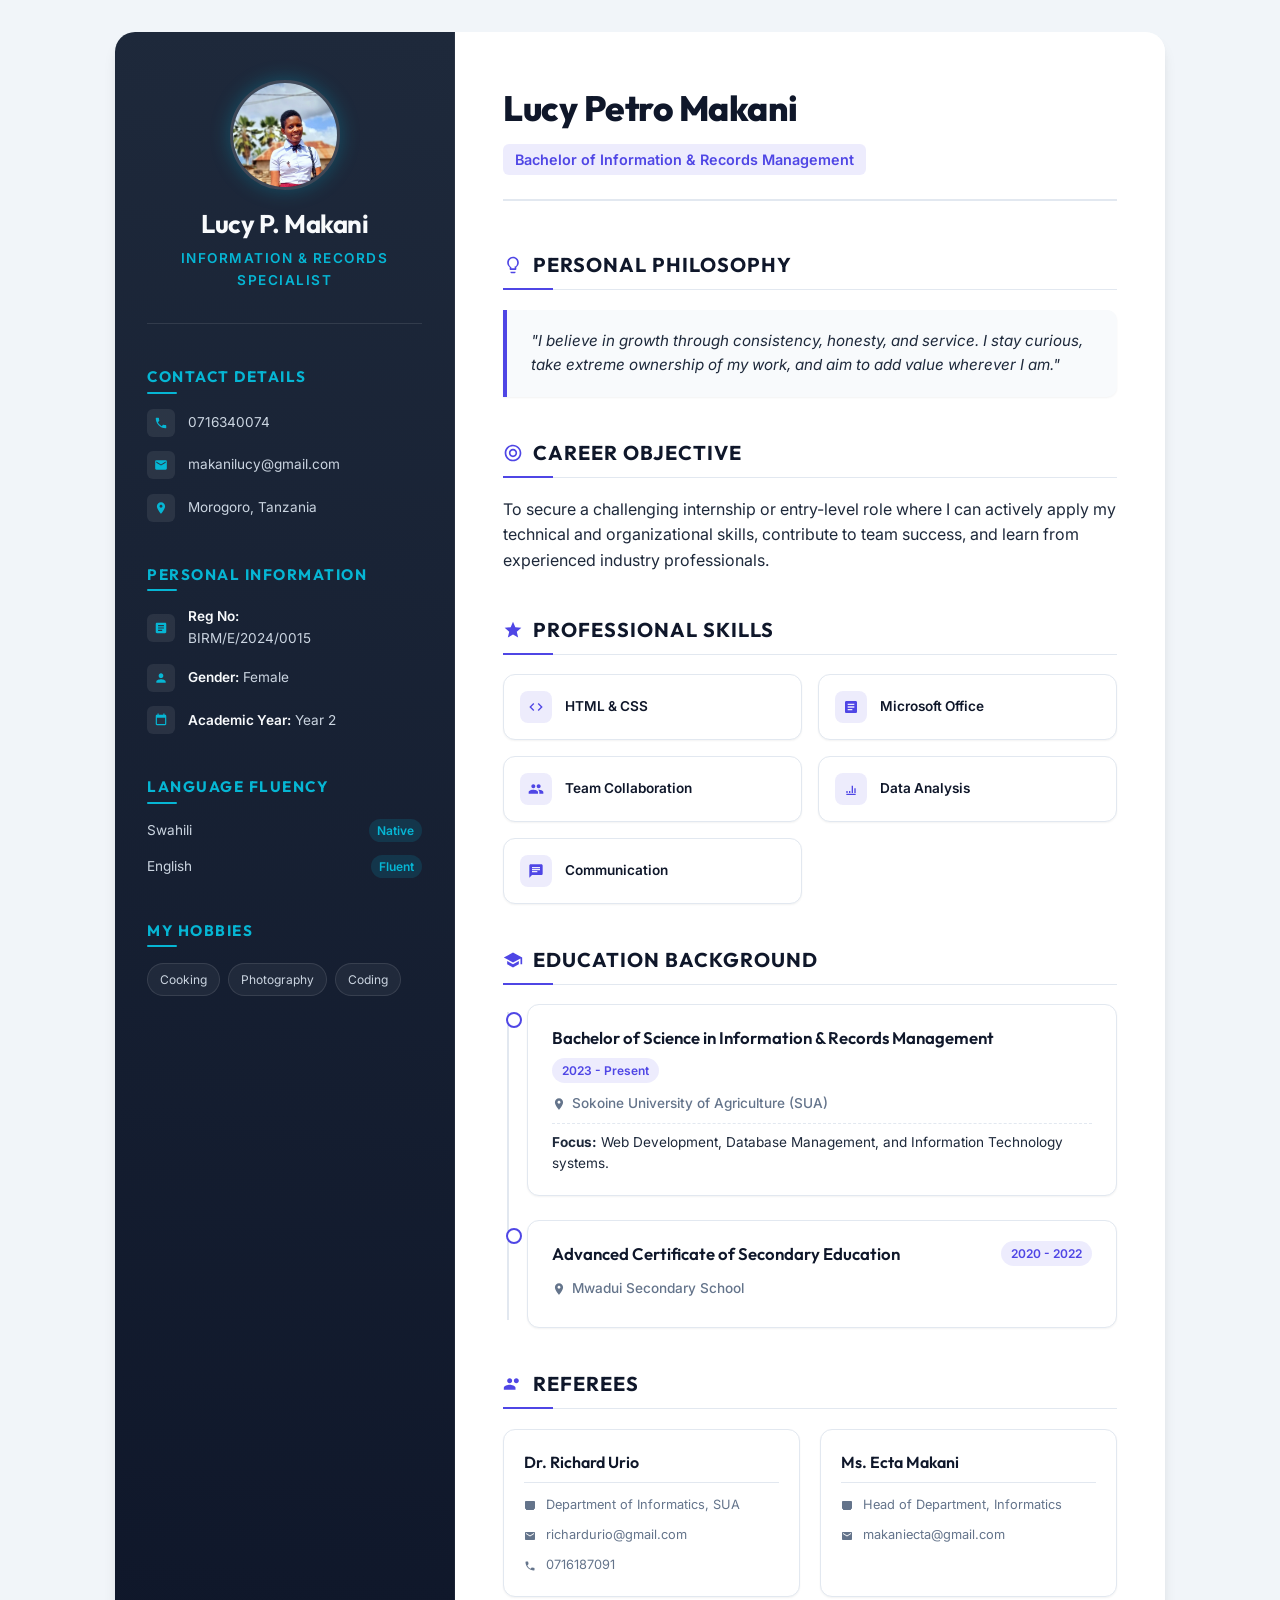
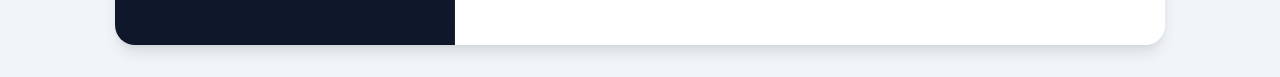
==== index.html @ d455d682 "feat: restructure project directory and initialize new portfolio files" ====
<!DOCTYPE html>
<html lang="en">
<head>
    <meta charset="UTF-8">
    <meta name="viewport" content="width=device-width, initial-scale=1.0">
    <title>Curriculum Vitae - Lucy Petro Makani</title>
    <!-- External CSS for premium and beautiful styles, organized professionally in the folder structure -->
    <link rel="stylesheet" href="assets/css/style.css">
</head>
<body>

    <!-- Main Container wrapping the entire Resume layout -->
    <div class="resume-container">
        
        <!-- Left Sidebar: Demographics, Contact, Languages, Hobbies -->
        <aside class="sidebar">
            
            <!-- Profile Section with Avatar Image -->
            <div class="profile-section">
                <img class="profile-img" src="assets/images/lucy.webp" alt="Lucy Petro Makani">
                <h1>Lucy P. Makani</h1>
                <p class="role-title">Information & Records Specialist</p>
            </div>

            <!-- Contact Details Section -->
            <div class="sidebar-block">
                <h3>Contact Details</h3>
                <ul class="contact-list">
                    <li>
                        <div class="icon-wrapper">
                            <!-- Phone Icon -->
                            <svg viewBox="0 0 24 24" xmlns="http://www.w3.org/2000/svg">
                                <path d="M6.62 10.79c1.44 2.83 3.76 5.14 6.59 6.59l2.2-2.2c.27-.27.67-.36 1.02-.24 1.12.37 2.33.57 3.57.57.55 0 1 .45 1 1V20c0 .55-.45 1-1 1-9.39 0-17-7.61-17-17 0-.55.45-1 1-1h3.5c.55 0 1 .45 1 1 0 1.25.2 2.45.57 3.57.11.35.03.74-.25 1.02l-2.2 2.2z"/>
                            </svg>
                        </div>
                        <a href="tel:0716340074">0716340074</a>
                    </li>
                    <li>
                        <div class="icon-wrapper">
                            <!-- Email Icon -->
                            <svg viewBox="0 0 24 24" xmlns="http://www.w3.org/2000/svg">
                                <path d="M20 4H4c-1.1 0-1.99.9-1.99 2L2 18c0 1.1.9 2 2 2h16c1.1 0 2-.9 2-2V6c0-1.1-.9-2-2-2zm0 4l-8 5-8-5V6l8 5 8-5v2z"/>
                            </svg>
                        </div>
                        <a href="mailto:makanilucy@gmail.com">makanilucy@gmail.com</a>
                    </li>
                    <li>
                        <div class="icon-wrapper">
                            <!-- Map Pin Icon -->
                            <svg viewBox="0 0 24 24" xmlns="http://www.w3.org/2000/svg">
                                <path d="M12 2C8.13 2 5 5.13 5 9c0 5.25 7 13 7 13s7-7.75 7-13c0-3.87-3.13-7-7-7zm0 9.5c-1.38 0-2.5-1.12-2.5-2.5s1.12-2.5 2.5-2.5 2.5 1.12 2.5 2.5-1.12 2.5-2.5 2.5z"/>
                            </svg>
                        </div>
                        <span>Morogoro, Tanzania</span>
                    </li>
                </ul>
            </div>

            <!-- Personal Information Section -->
            <div class="sidebar-block">
                <h3>Personal Information</h3>
                <ul class="info-list">
                    <li>
                        <div class="icon-wrapper">
                            <!-- ID Card Icon -->
                            <svg viewBox="0 0 24 24" xmlns="http://www.w3.org/2000/svg">
                                <path d="M19 3H5c-1.1 0-2 .9-2 2v14c0 1.1.9 2 2 2h14c1.1 0 2-.9 2-2V5c0-1.1-.9-2-2-2zm-5 14H7v-2h7v2zm3-4H7v-2h10v2zm0-4H7V7h10v2z"/>
                            </svg>
                        </div>
                        <div>
                            <strong>Reg No:</strong><br>BIRM/E/2024/0015
                        </div>
                    </li>
                    <li>
                        <div class="icon-wrapper">
                            <!-- Gender User Icon -->
                            <svg viewBox="0 0 24 24" xmlns="http://www.w3.org/2000/svg">
                                <path d="M12 12c2.21 0 4-1.79 4-4s-1.79-4-4-4-4 1.79-4 4 1.79 4 4 4zm0 2c-2.67 0-8 1.34-8 4v2h16v-2c0-2.66-5.33-4-8-4z"/>
                            </svg>
                        </div>
                        <div>
                            <strong>Gender:</strong> Female
                        </div>
                    </li>
                    <li>
                        <div class="icon-wrapper">
                            <!-- Calendar Year Icon -->
                            <svg viewBox="0 0 24 24" xmlns="http://www.w3.org/2000/svg">
                                <path d="M19 3h-1V1h-2v2H8V1H6v2H5c-1.11 0-1.99.9-1.99 2L3 19c0 1.1.89 2 2 2h14c1.1 0 2-.9 2-2V5c0-1.1-.9-2-2-2zm0 16H5V8h14v11z"/>
                            </svg>
                        </div>
                        <div>
                            <strong>Academic Year:</strong> Year 2
                        </div>
                    </li>
                </ul>
            </div>

            <!-- Language Fluency Section -->
            <div class="sidebar-block">
                <h3>Language Fluency</h3>
                <ul class="language-list">
                    <li>
                        <span>Swahili</span>
                        <span class="lang-level">Native</span>
                    </li>
                    <li>
                        <span>English</span>
                        <span class="lang-level">Fluent</span>
                    </li>
                </ul>
            </div>

            <!-- Hobbies Section -->
            <div class="sidebar-block">
                <h3>My Hobbies</h3>
                <div class="hobbies-tags">
                    <span class="hobby-tag">cooking</span>
                    <span class="hobby-tag">photography</span>
                    <span class="hobby-tag">coding</span>
                </div>
            </div>

        </aside>

        <!-- Right Main Panel: Name Header, Objective, Skills, Education, Referees -->
        <main class="main-content">
            
            <!-- Main Content Header -->
            <header class="main-header">
                <h2>Lucy Petro Makani</h2>
                <span class="title-badge">Bachelor of Information & Records Management</span>
            </header>

            <!-- Personal Philosophy Section -->
            <section class="section">
                <h3 class="section-title">
                    <!-- Idea/Bulb Icon -->
                    <svg viewBox="0 0 24 24" xmlns="http://www.w3.org/2000/svg">
                        <path d="M9 21c0 .55.45 1 1 1h4c.55 0 1-.45 1-1v-1H9v1zm3-19C8.14 2 5 5.14 5 9c0 2.38 1.19 4.47 3 5.74V17c0 .55.45 1 1 1h6c.55 0 1-.45 1-1v-2.26c1.81-1.27 3-3.36 3-5.74 0-3.86-3.14-7-7-7zm2.85 11.1l-.85.6V16h-4v-1.3l-.85-.6C7.8 13.15 7 11.18 7 9c0-2.76 2.24-5 5-5s5 2.24 5 5c0 2.18-.8 4.15-2.15 5.1z"/>
                    </svg>
                    Personal Philosophy
                </h3>
                <div class="objective-text">
                    "I believe in growth through consistency, honesty, and service. I stay curious, take extreme ownership of my work, and aim to add value wherever I am."
                </div>
            </section>

            <!-- Career Objective Section -->
            <section class="section">
                <h3 class="section-title">
                    <!-- Objective/Target Icon -->
                    <svg viewBox="0 0 24 24" xmlns="http://www.w3.org/2000/svg">
                        <path d="M12 2C6.48 2 2 6.48 2 12s4.47 10 10 10 10-4.48 10-10S17.52 2 12 2zm0 18c-4.42 0-8-3.58-8-8s3.58-8 8-8 8 3.58 8 8-3.58 8-8 8zm0-13c-2.76 0-5 2.24-5 5s2.24 5 5 5 5-2.24 5-5-2.24-5-5-5zm0 8c-1.66 0-3-1.34-3-3s1.34-3 3-3 3 1.34 3 3-1.34 3-3 3z"/>
                    </svg>
                    Career Objective
                </h3>
                <p>
                    To secure a challenging internship or entry-level role where I can actively apply my technical and organizational skills, contribute to team success, and learn from experienced industry professionals.
                </p>
            </section>

            <!-- Professional Skills Section -->
            <section class="section">
                <h3 class="section-title">
                    <!-- Skill/Star Icon -->
                    <svg viewBox="0 0 24 24" xmlns="http://www.w3.org/2000/svg">
                        <path d="M12 17.27L18.18 21l-1.64-7.03L22 9.24l-7.19-.61L12 2 9.19 8.63 2 9.24l5.46 4.73L5.82 21z"/>
                    </svg>
                    Professional Skills
                </h3>
                <div class="skills-grid">
                    <div class="skill-card">
                        <div class="skill-icon">
                            <!-- Code Icon -->
                            <svg viewBox="0 0 24 24" xmlns="http://www.w3.org/2000/svg">
                                <path d="M9.4 16.6L4.8 12l4.6-4.6L8 6l-6 6 6 6 1.4-1.4zm5.2 0l4.6-4.6-4.6-4.6L16 6l6 6-6 6-1.4-1.4z"/>
                            </svg>
                        </div>
                        <div class="skill-info">
                            <h4>HTML & CSS</h4>
                        </div>
                    </div>
                    <div class="skill-card">
                        <div class="skill-icon">
                            <!-- Office Suite Icon -->
                            <svg viewBox="0 0 24 24" xmlns="http://www.w3.org/2000/svg">
                                <path d="M19 3H5c-1.1 0-2 .9-2 2v14c0 1.1.9 2 2 2h14c1.1 0 2-.9 2-2V5c0-1.1-.9-2-2-2zm-5 14H7v-2h7v2zm3-4H7v-2h10v2zm0-4H7V7h10v2z"/>
                            </svg>
                        </div>
                        <div class="skill-info">
                            <h4>Microsoft Office</h4>
                        </div>
                    </div>
                    <div class="skill-card">
                        <div class="skill-icon">
                            <!-- Collaboration/Group Icon -->
                            <svg viewBox="0 0 24 24" xmlns="http://www.w3.org/2000/svg">
                                <path d="M16 11c1.66 0 2.99-1.34 2.99-3S17.66 5 16 5c-1.66 0-3 1.34-3 3s1.34 3 3 3zm-8 0c1.66 0 2.99-1.34 2.99-3S9.66 5 8 5C6.34 5 5 6.34 5 8s1.34 3 3 3zm0 2c-2.33 0-7 1.17-7 3.5V19h14v-2.5c0-2.33-4.67-3.5-7-3.5zm8 0c-.29 0-.62.02-.97.05 1.16.84 1.97 1.97 1.97 3.45V19h6v-2.5c0-2.33-4.67-3.5-7-3.5z"/>
                            </svg>
                        </div>
                        <div class="skill-info">
                            <h4>Team Collaboration</h4>
                        </div>
                    </div>
                    <div class="skill-card">
                        <div class="skill-icon">
                            <!-- Data/Bar Chart Icon -->
                            <svg viewBox="0 0 24 24" xmlns="http://www.w3.org/2000/svg">
                                <path d="M5 19.23h14V21H5zM9 15h2v3H9zm4-8h2v11h-2zm4 4h2v7h-2zM5 15h2v3H5z"/>
                            </svg>
                        </div>
                        <div class="skill-info">
                            <h4>Data Analysis</h4>
                        </div>
                    </div>
                    <div class="skill-card">
                        <div class="skill-icon">
                            <!-- Chat/Communication Icon -->
                            <svg viewBox="0 0 24 24" xmlns="http://www.w3.org/2000/svg">
                                <path d="M20 2H4c-1.1 0-1.99.9-1.99 2L2 22l4-4h14c1.1 0 2-.9 2-2V4c0-1.1-.9-2-2-2zM6 9h12v2H6V9zm8 5H6v-2h8v2zm4-6H6V6h12v2z"/>
                            </svg>
                        </div>
                        <div class="skill-info">
                            <h4>Communication</h4>
                        </div>
                    </div>
                </div>
            </section>

            <!-- Education Background Section -->
            <section class="section">
                <h3 class="section-title">
                    <!-- Education/School Icon -->
                    <svg viewBox="0 0 24 24" xmlns="http://www.w3.org/2000/svg">
                        <path d="M5 13.18v4L12 21l7-3.82v-4L12 17l-7-3.82zM12 3L1 9l11 6 9-4.91V17h2V9L12 3z"/>
                    </svg>
                    Education Background
                </h3>
                <div class="timeline">
                    <!-- Bachelor's Degree -->
                    <div class="timeline-item">
                        <div class="edu-card">
                            <div class="edu-meta">
                                <h4 class="edu-title">Bachelor of Science in Information & Records Management</h4>
                                <span class="edu-period">2023 - Present</span>
                            </div>
                            <div class="edu-institution">
                                <!-- Location/Pin icon in grey -->
                                <svg viewBox="0 0 24 24" xmlns="http://www.w3.org/2000/svg">
                                    <path d="M12 2C8.13 2 5 5.13 5 9c0 5.25 7 13 7 13s7-7.75 7-13c0-3.87-3.13-7-7-7zm0 9.5c-1.38 0-2.5-1.12-2.5-2.5s1.12-2.5 2.5-2.5 2.5 1.12 2.5 2.5-1.12 2.5-2.5 2.5z"/>
                                </svg>
                                Sokoine University of Agriculture (SUA)
                            </div>
                            <p class="edu-focus">
                                <strong>Focus:</strong> Web Development, Database Management, and Information Technology systems.
                            </p>
                        </div>
                    </div>
                    <!-- Secondary Education -->
                    <div class="timeline-item">
                        <div class="edu-card">
                            <div class="edu-meta">
                                <h4 class="edu-title">Advanced Certificate of Secondary Education</h4>
                                <span class="edu-period">2020 - 2022</span>
                            </div>
                            <div class="edu-institution">
                                <svg viewBox="0 0 24 24" xmlns="http://www.w3.org/2000/svg">
                                    <path d="M12 2C8.13 2 5 5.13 5 9c0 5.25 7 13 7 13s7-7.75 7-13c0-3.87-3.13-7-7-7zm0 9.5c-1.38 0-2.5-1.12-2.5-2.5s1.12-2.5 2.5-2.5 2.5 1.12 2.5 2.5-1.12 2.5-2.5 2.5z"/>
                                </svg>
                                Mwadui Secondary School
                            </div>
                        </div>
                    </div>
                </div>
            </section>

            <!-- Referees Section -->
            <section class="section">
                <h3 class="section-title">
                    <!-- Referee/People Icon -->
                    <svg viewBox="0 0 24 24" xmlns="http://www.w3.org/2000/svg">
                        <path d="M16 11c1.66 0 2.99-1.34 2.99-3S17.66 5 16 5c-1.66 0-3 1.34-3 3s1.34 3 3 3zm-8 0c1.66 0 2.99-1.34 2.99-3S9.66 5 8 5C6.34 5 5 6.34 5 8s1.34 3 3 3zm0 2c-2.33 0-7 1.17-7 3.5V19h14v-2.5c0-2.33-4.67-3.5-7-3.5z"/>
                    </svg>
                    Referees
                </h3>
                <div class="referees-grid">
                    <!-- Referee 1 -->
                    <div class="referee-card">
                        <h4>Dr. Richard Urio</h4>
                        <div class="referee-info-item">
                            <svg viewBox="0 0 24 24" xmlns="http://www.w3.org/2000/svg">
                                <path d="M20 18c1.1 0 1.99-.9 1.99-2V4c0-1.1-.9-2-2-2H4c-1.1 0-2 .9-2 2v12c0 1.1.9 2 2 2h16zm-8-3c-2.67 0-8 1.34-8 4v1h16v-1c0-2.66-5.33-4-8-4z"/>
                            </svg>
                            <span>Department of Informatics, SUA</span>
                        </div>
                        <div class="referee-info-item">
                            <svg viewBox="0 0 24 24" xmlns="http://www.w3.org/2000/svg">
                                <path d="M20 4H4c-1.1 0-1.99.9-1.99 2L2 18c0 1.1.9 2 2 2h16c1.1 0 2-.9 2-2V6c0-1.1-.9-2-2-2zm0 4l-8 5-8-5V6l8 5 8-5v2z"/>
                            </svg>
                            <a href="mailto:richardurio@gmail.com">richardurio@gmail.com</a>
                        </div>
                        <div class="referee-info-item">
                            <svg viewBox="0 0 24 24" xmlns="http://www.w3.org/2000/svg">
                                <path d="M6.62 10.79c1.44 2.83 3.76 5.14 6.59 6.59l2.2-2.2c.27-.27.67-.36 1.02-.24 1.12.37 2.33.57 3.57.57.55 0 1 .45 1 1V20c0 .55-.45 1-1 1-9.39 0-17-7.61-17-17 0-.55.45-1 1-1h3.5c.55 0 1 .45 1 1 0 1.25.2 2.45.57 3.57.11.35.03.74-.25 1.02l-2.2 2.2z"/>
                            </svg>
                            <a href="tel:0716187091">0716187091</a>
                        </div>
                    </div>
                    <!-- Referee 2 -->
                    <div class="referee-card">
                        <h4>Ms. Ecta Makani</h4>
                        <div class="referee-info-item">
                            <svg viewBox="0 0 24 24" xmlns="http://www.w3.org/2000/svg">
                                <path d="M20 18c1.1 0 1.99-.9 1.99-2V4c0-1.1-.9-2-2-2H4c-1.1 0-2 .9-2 2v12c0 1.1.9 2 2 2h16zm-8-3c-2.67 0-8 1.34-8 4v1h16v-1c0-2.66-5.33-4-8-4z"/>
                            </svg>
                            <span>Head of Department, Informatics</span>
                        </div>
                        <div class="referee-info-item">
                            <svg viewBox="0 0 24 24" xmlns="http://www.w3.org/2000/svg">
                                <path d="M20 4H4c-1.1 0-1.99.9-1.99 2L2 18c0 1.1.9 2 2 2h16c1.1 0 2-.9 2-2V6c0-1.1-.9-2-2-2zm0 4l-8 5-8-5V6l8 5 8-5v2z"/>
                            </svg>
                            <a href="mailto:makaniecta@gmail.com">makaniecta@gmail.com</a>
                        </div>
                    </div>
                </div>
            </section>

        </main>
    </div>

</body>
</html>
---- assets/css/style.css ----
/* 
  =========================================
  PREMIUM RESUME STYLESHEET
  Candidate: Lucy Petro Makani
  Design Style: Modern Professional (Slate & Indigo)
  =========================================
*/

/* --- Google Fonts Import --- */
@import url('https://fonts.googleapis.com/css2?family=Inter:wght@300;400;500;600;700&family=Outfit:wght@400;500;600;700;800&display=swap');

/* --- Design Tokens / Variables --- */
:root {
  /* Color Palette */
  --primary-dark: #0f172a;       /* Deep Slate */
  --primary-light: #1e293b;      /* Muted Slate */
  --accent-indigo: #4f46e5;     /* Premium Indigo */
  --accent-cyan: #06b6d4;       /* Teal/Cyan */
  --accent-glow: rgba(79, 70, 229, 0.1);
  --text-dark: #1e293b;         /* Primary Content Text */
  --text-light: #f8fafc;        /* Sidebar/Header light text */
  --text-muted: #64748b;        /* Muted Text */
  --bg-app: #f1f5f9;            /* Page Background */
  --bg-card: #ffffff;           /* Card Background */
  --border-color: #e2e8f0;      /* Border Accent */

  /* Typography */
  --font-heading: 'Outfit', -apple-system, BlinkMacSystemFont, "Segoe UI", Roboto, sans-serif;
  --font-body: 'Inter', -apple-system, BlinkMacSystemFont, "Segoe UI", Roboto, sans-serif;

  /* Transitions & Shadows */
  --transition-smooth: all 0.3s cubic-bezier(0.4, 0, 0.2, 1);
  --shadow-sm: 0 1px 2px 0 rgba(0, 0, 0, 0.05);
  --shadow-md: 0 4px 6px -1px rgba(0, 0, 0, 0.1), 0 2px 4px -1px rgba(0, 0, 0, 0.06);
  --shadow-lg: 0 10px 15px -3px rgba(0, 0, 0, 0.1), 0 4px 6px -2px rgba(0, 0, 0, 0.05);
  --border-radius: 12px;
}

/* --- Base Resets --- */
* {
  box-sizing: border-box;
  margin: 0;
  padding: 0;
}

body {
  font-family: var(--font-body);
  background-color: var(--bg-app);
  color: var(--text-dark);
  line-height: 1.6;
  -webkit-font-smoothing: antialiased;
  display: flex;
  justify-content: center;
  align-items: center;
  min-height: 100vh;
  padding: 2rem 1rem;
}

/* --- Core Layout --- */
.resume-container {
  display: grid;
  grid-template-columns: 340px 1fr;
  max-width: 1050px;
  width: 100%;
  background-color: var(--bg-card);
  border-radius: 20px;
  box-shadow: var(--shadow-lg);
  overflow: hidden;
  position: relative;
}

/* --- Sidebar Section (Left Column) --- */
.sidebar {
  background: linear-gradient(185deg, var(--primary-light) 0%, var(--primary-dark) 100%);
  color: var(--text-light);
  padding: 3rem 2rem;
  display: flex;
  flex-direction: column;
  gap: 2.5rem;
  border-right: 1px solid rgba(255, 255, 255, 0.05);
}

/* Sidebar Profile Section */
.profile-section {
  display: flex;
  flex-direction: column;
  align-items: center;
  text-align: center;
  border-bottom: 1px solid rgba(255, 255, 255, 0.1);
  padding-bottom: 2rem;
}

.profile-img {
  width: 110px;
  height: 110px;
  border-radius: 50%;
  object-fit: cover;
  border: 3px solid rgba(255, 255, 255, 0.15);
  box-shadow: 0 0 20px rgba(6, 182, 212, 0.3);
  margin-bottom: 1.2rem;
  transition: var(--transition-smooth);
  animation: float 6s ease-in-out infinite;
}

.profile-img:hover {
  transform: scale(1.05) rotate(2deg);
  border-color: var(--accent-cyan);
  box-shadow: 0 0 25px rgba(6, 182, 212, 0.5);
}

.profile-section h1 {
  font-family: var(--font-heading);
  font-size: 1.6rem;
  font-weight: 700;
  line-height: 1.2;
  margin-bottom: 0.5rem;
  letter-spacing: -0.5px;
}

.profile-section .role-title {
  color: var(--accent-cyan);
  font-size: 0.85rem;
  font-weight: 600;
  text-transform: uppercase;
  letter-spacing: 1.5px;
}

/* Sidebar Blocks */
.sidebar-block h3 {
  font-family: var(--font-heading);
  font-size: 0.95rem;
  text-transform: uppercase;
  letter-spacing: 1.5px;
  margin-bottom: 1.2rem;
  color: var(--accent-cyan);
  position: relative;
  display: inline-block;
}

.sidebar-block h3::after {
  content: '';
  position: absolute;
  bottom: -4px;
  left: 0;
  width: 30px;
  height: 2px;
  background: var(--accent-cyan);
  border-radius: 2px;
}

/* Information Lists in Sidebar */
.info-list, .contact-list {
  list-style: none;
  display: flex;
  flex-direction: column;
  gap: 0.9rem;
}

.info-list li, .contact-list li {
  display: flex;
  align-items: center;
  gap: 0.8rem;
  font-size: 0.85rem;
  color: #cbd5e1;
}

.info-list li strong {
  color: var(--text-light);
  font-weight: 600;
}

/* Sidebar SVG Icon Wrapper */
.icon-wrapper {
  display: flex;
  align-items: center;
  justify-content: center;
  width: 28px;
  height: 28px;
  background-color: rgba(255, 255, 255, 0.08);
  border-radius: 6px;
  flex-shrink: 0;
}

.icon-wrapper svg {
  width: 14px;
  height: 14px;
  fill: var(--accent-cyan);
}

.contact-list a {
  color: #cbd5e1;
  text-decoration: none;
  transition: var(--transition-smooth);
}

.contact-list a:hover {
  color: var(--accent-cyan);
}

/* Languages List styling */
.language-list {
  list-style: none;
  display: flex;
  flex-direction: column;
  gap: 0.8rem;
}

.language-list li {
  display: flex;
  justify-content: space-between;
  align-items: center;
  font-size: 0.85rem;
  color: #cbd5e1;
}

.lang-level {
  font-size: 0.75rem;
  background-color: rgba(6, 182, 212, 0.15);
  color: var(--accent-cyan);
  padding: 2px 8px;
  border-radius: 20px;
  font-weight: 600;
}

/* Hobbies tag system */
.hobbies-tags {
  display: flex;
  flex-wrap: wrap;
  gap: 0.5rem;
}

.hobby-tag {
  background-color: rgba(255, 255, 255, 0.05);
  border: 1px solid rgba(255, 255, 255, 0.1);
  color: #cbd5e1;
  font-size: 0.75rem;
  padding: 6px 12px;
  border-radius: 20px;
  text-transform: capitalize;
  transition: var(--transition-smooth);
  cursor: default;
}

.hobby-tag:hover {
  background-color: rgba(6, 182, 212, 0.1);
  border-color: var(--accent-cyan);
  color: var(--accent-cyan);
  transform: translateY(-1px);
}

/* --- Main Content Section (Right Column) --- */
.main-content {
  padding: 3rem;
  display: flex;
  flex-direction: column;
  gap: 2.5rem;
  background-color: var(--bg-card);
}

/* Header Info (Visible on small screens, styled nicely on large) */
.main-header {
  border-bottom: 2px solid var(--border-color);
  padding-bottom: 1.5rem;
  margin-bottom: 0.5rem;
}

.main-header h2 {
  font-family: var(--font-heading);
  font-size: 2.2rem;
  color: var(--primary-dark);
  font-weight: 800;
  letter-spacing: -0.5px;
}

.main-header .title-badge {
  display: inline-block;
  font-size: 0.9rem;
  font-weight: 600;
  color: var(--accent-indigo);
  background-color: var(--accent-glow);
  padding: 4px 12px;
  border-radius: 6px;
  margin-top: 0.5rem;
}

/* Section Common Styling */
.section {
  display: flex;
  flex-direction: column;
  gap: 1.2rem;
}

.section-title {
  font-family: var(--font-heading);
  font-size: 1.25rem;
  color: var(--primary-dark);
  text-transform: uppercase;
  letter-spacing: 1px;
  display: flex;
  align-items: center;
  gap: 0.6rem;
  position: relative;
  padding-bottom: 0.5rem;
  border-bottom: 1px solid var(--border-color);
}

.section-title svg {
  width: 20px;
  height: 20px;
  fill: var(--accent-indigo);
}

.section-title::after {
  content: '';
  position: absolute;
  bottom: -1px;
  left: 0;
  width: 50px;
  height: 2px;
  background: var(--accent-indigo);
}

/* Career Objective Content */
.objective-text {
  font-size: 0.95rem;
  color: var(--text-dark);
  background-color: #f8fafc;
  border-left: 4px solid var(--accent-indigo);
  padding: 1.2rem 1.5rem;
  border-radius: 0 10px 10px 0;
  font-style: italic;
  box-shadow: var(--shadow-sm);
}

/* Skills Content */
.skills-grid {
  display: grid;
  grid-template-columns: repeat(auto-fill, minmax(200px, 1fr));
  gap: 1rem;
}

.skill-card {
  background-color: var(--bg-card);
  border: 1px solid var(--border-color);
  padding: 1rem;
  border-radius: var(--border-radius);
  display: flex;
  align-items: center;
  gap: 0.8rem;
  transition: var(--transition-smooth);
  box-shadow: var(--shadow-sm);
}

.skill-card:hover {
  transform: translateY(-3px);
  box-shadow: var(--shadow-md);
  border-color: var(--accent-indigo);
}

.skill-icon {
  width: 32px;
  height: 32px;
  background-color: var(--accent-glow);
  border-radius: 8px;
  display: flex;
  align-items: center;
  justify-content: center;
  flex-shrink: 0;
}

.skill-icon svg {
  width: 16px;
  height: 16px;
  fill: var(--accent-indigo);
}

.skill-info h4 {
  font-size: 0.85rem;
  font-weight: 600;
  color: var(--primary-dark);
}

/* Education Timeline Styles */
.timeline {
  display: flex;
  flex-direction: column;
  gap: 1.5rem;
  position: relative;
  padding-left: 1.5rem;
}

.timeline::before {
  content: '';
  position: absolute;
  left: 4px;
  top: 8px;
  bottom: 8px;
  width: 2px;
  background-color: var(--border-color);
}

.timeline-item {
  position: relative;
}

.timeline-item::before {
  content: '';
  position: absolute;
  left: -21px;
  top: 8px;
  width: 12px;
  height: 12px;
  border-radius: 50%;
  background-color: var(--bg-card);
  border: 2px solid var(--accent-indigo);
  transition: var(--transition-smooth);
}

.timeline-item:hover::before {
  background-color: var(--accent-indigo);
  transform: scale(1.2);
}

.edu-card {
  background-color: var(--bg-card);
  border: 1px solid var(--border-color);
  padding: 1.25rem 1.5rem;
  border-radius: var(--border-radius);
  transition: var(--transition-smooth);
  box-shadow: var(--shadow-sm);
}

.edu-card:hover {
  transform: translateY(-2px);
  box-shadow: var(--shadow-md);
  border-color: var(--accent-indigo);
}

.edu-meta {
  display: flex;
  justify-content: space-between;
  align-items: flex-start;
  margin-bottom: 0.6rem;
  flex-wrap: wrap;
  gap: 0.4rem;
}

.edu-title {
  font-family: var(--font-heading);
  font-size: 1.05rem;
  color: var(--primary-dark);
  font-weight: 600;
}

.edu-period {
  font-size: 0.75rem;
  font-weight: 600;
  color: var(--accent-indigo);
  background-color: var(--accent-glow);
  padding: 3px 10px;
  border-radius: 20px;
}

.edu-institution {
  font-size: 0.85rem;
  color: var(--text-muted);
  font-weight: 500;
  margin-bottom: 0.5rem;
  display: flex;
  align-items: center;
  gap: 0.4rem;
}

.edu-institution svg {
  width: 14px;
  height: 14px;
  fill: var(--text-muted);
}

.edu-focus {
  font-size: 0.85rem;
  color: var(--text-dark);
  border-top: 1px dashed var(--border-color);
  padding-top: 0.5rem;
}

/* Referees styling */
.referees-grid {
  display: grid;
  grid-template-columns: repeat(auto-fit, minmax(240px, 1fr));
  gap: 1.25rem;
}

.referee-card {
  background-color: var(--bg-card);
  border: 1px solid var(--border-color);
  padding: 1.25rem;
  border-radius: var(--border-radius);
  transition: var(--transition-smooth);
  box-shadow: var(--shadow-sm);
  display: flex;
  flex-direction: column;
  gap: 0.6rem;
}

.referee-card:hover {
  transform: translateY(-3px);
  box-shadow: var(--shadow-md);
  border-color: var(--accent-indigo);
}

.referee-card h4 {
  font-family: var(--font-heading);
  font-size: 1rem;
  font-weight: 600;
  color: var(--primary-dark);
  border-bottom: 1px solid var(--border-color);
  padding-bottom: 0.4rem;
  margin-bottom: 0.2rem;
}

.referee-info-item {
  display: flex;
  align-items: center;
  gap: 0.6rem;
  font-size: 0.8rem;
  color: var(--text-muted);
}

.referee-info-item svg {
  width: 12px;
  height: 12px;
  fill: var(--text-muted);
  flex-shrink: 0;
}

.referee-info-item a {
  color: var(--text-muted);
  text-decoration: none;
  transition: var(--transition-smooth);
}

.referee-info-item a:hover {
  color: var(--accent-indigo);
}

/* --- Floating Animation --- */
@keyframes float {
  0% {
    transform: translateY(0px);
  }
  50% {
    transform: translateY(-6px);
  }
  100% {
    transform: translateY(0px);
  }
}

/* --- Responsive Media Queries --- */
@media (max-width: 850px) {
  .resume-container {
    grid-template-columns: 280px 1fr;
  }
  .main-content {
    padding: 2rem;
  }
}

@media (max-width: 768px) {
  body {
    padding: 1rem 0;
  }
  
  .resume-container {
    grid-template-columns: 1fr;
    border-radius: 0;
    box-shadow: none;
  }
  
  .sidebar {
    padding: 2.5rem 1.5rem;
    align-items: center;
    text-align: center;
  }
  
  .sidebar-block {
    width: 100%;
    display: flex;
    flex-direction: column;
    align-items: center;
  }
  
  .sidebar-block h3::after {
    left: 50%;
    transform: translateX(-50%);
  }

  .info-list, .contact-list {
    width: 100%;
    max-width: 320px;
  }
  
  .info-list li, .contact-list li {
    justify-content: flex-start;
  }

  .language-list {
    width: 100%;
    max-width: 300px;
  }

  .hobbies-tags {
    justify-content: center;
  }

  .main-content {
    padding: 2.5rem 1.5rem;
  }
}
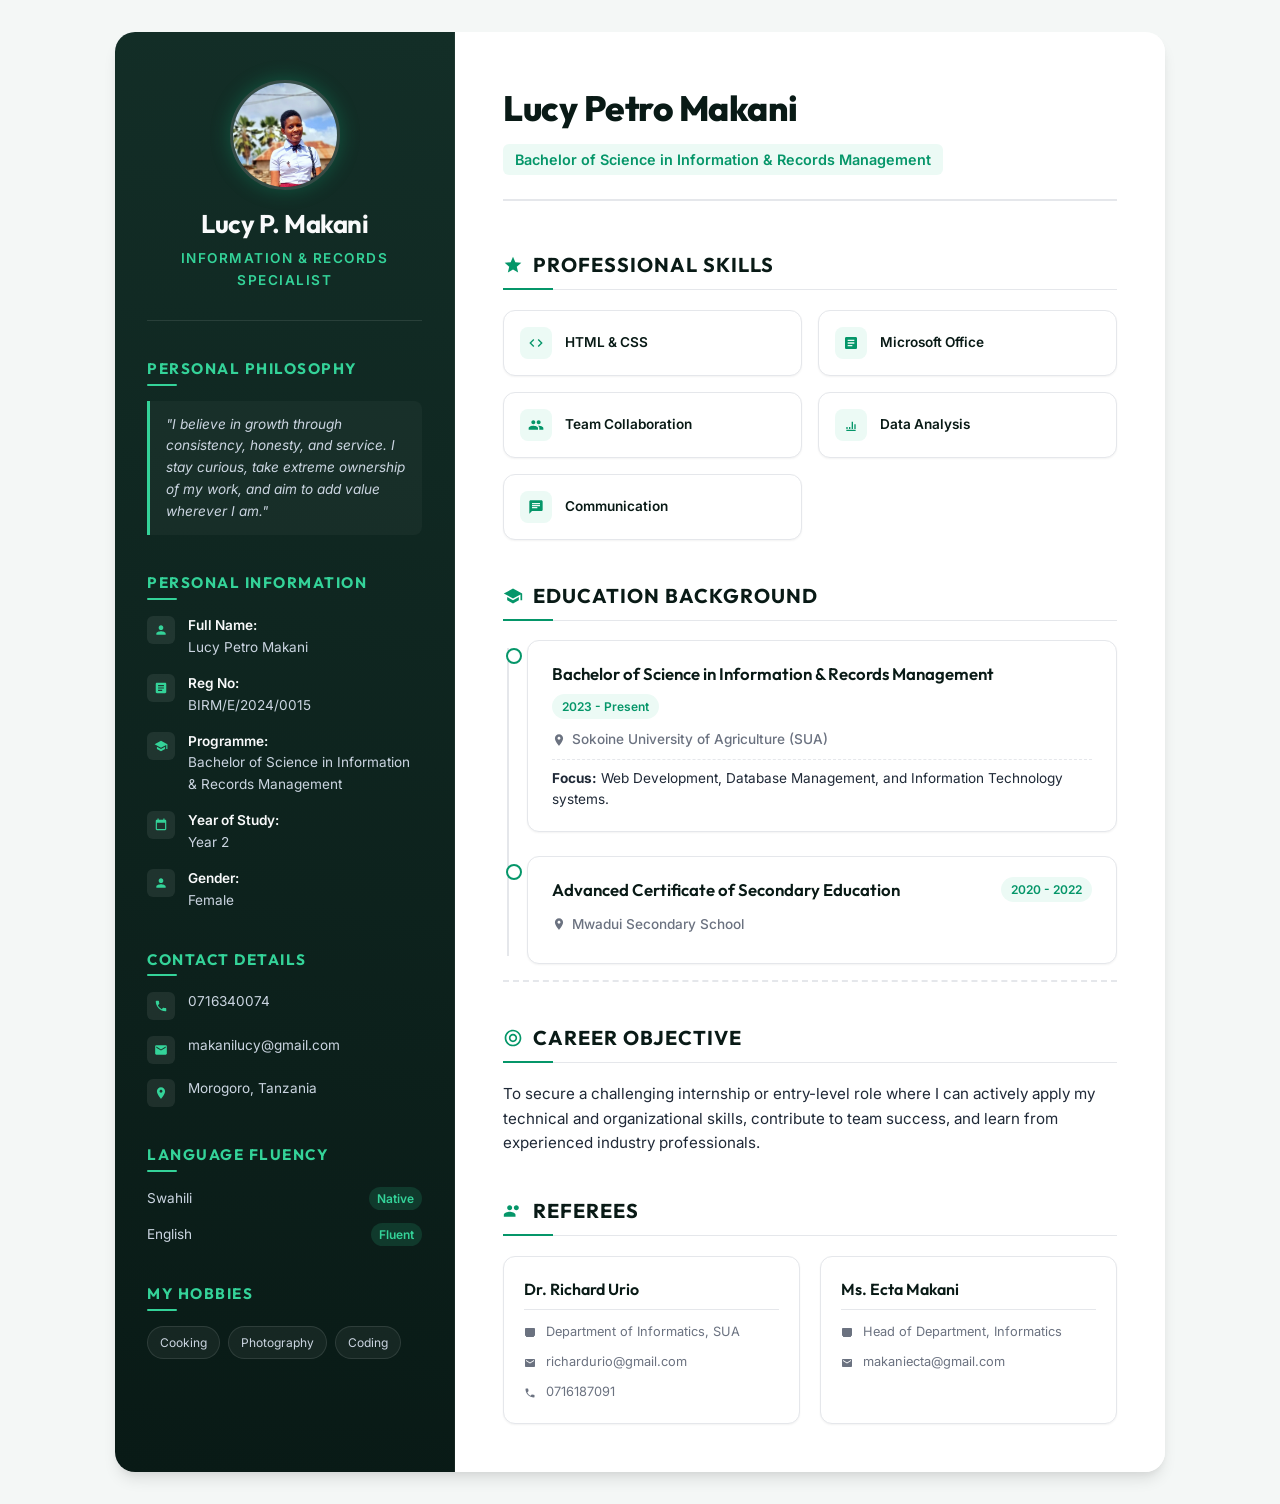
==== commit 43be9ad0: "refactor: move external stylesheet styles to an internal style block in index.html" ====
--- a/index.html
+++ b/index.html
@@ -1,25 +1,740 @@
 <!DOCTYPE html>
 <html lang="en">
+
 <head>
     <meta charset="UTF-8">
     <meta name="viewport" content="width=device-width, initial-scale=1.0">
     <title>Curriculum Vitae - Lucy Petro Makani</title>
-    <!-- External CSS for premium and beautiful styles, organized professionally in the folder structure -->
-    <link rel="stylesheet" href="assets/css/style.css">
+    <!-- Internal CSS Style Block -->
+    <style>
+        /* --- Google Fonts Import --- */
+        @import url('https://fonts.googleapis.com/css2?family=Inter:wght@300;400;500;600;700&family=Outfit:wght@400;500;600;700;800&display=swap');
+
+        /* --- Design Tokens / Variables --- */
+        :root {
+            /* Color Palette - Premium Forest / Emerald Green */
+            --primary-dark: #091a16;      /* Deep Pine/Emerald Black */
+            --primary-light: #132e27;     /* Muted Dark Forest */
+            --accent-green: #10b981;      /* Emerald Green */
+            --accent-mint: #34d399;       /* Light Mint */
+            --accent-emerald: #059669;    /* Medium Emerald */
+            --accent-glow: rgba(16, 185, 129, 0.08); /* Emerald glow */
+            --text-dark: #1f2937;         /* Charcoal Dark Text */
+            --text-light: #f9fafb;        /* Soft White */
+            --text-muted: #6b7280;        /* Gray Muted */
+            --bg-app: #f4f7f6;            /* Light sage/minty background */
+            --bg-card: #ffffff;           /* Card White */
+            --border-color: #e5e7eb;       /* Border Grey */
+
+            /* Typography */
+            --font-heading: 'Outfit', -apple-system, BlinkMacSystemFont, "Segoe UI", Roboto, sans-serif;
+            --font-body: 'Inter', -apple-system, BlinkMacSystemFont, "Segoe UI", Roboto, sans-serif;
+
+            /* Transitions & Shadows */
+            --transition-smooth: all 0.3s cubic-bezier(0.4, 0, 0.2, 1);
+            --shadow-sm: 0 1px 2px 0 rgba(0, 0, 0, 0.05);
+            --shadow-md: 0 4px 6px -1px rgba(0, 0, 0, 0.1), 0 2px 4px -1px rgba(0, 0, 0, 0.06);
+            --shadow-lg: 0 10px 15px -3px rgba(0, 0, 0, 0.1), 0 4px 6px -2px rgba(0, 0, 0, 0.05);
+            --border-radius: 12px;
+        }
+
+        /* --- Base Resets --- */
+        * {
+            box-sizing: border-box;
+            margin: 0;
+            padding: 0;
+        }
+
+        body {
+            font-family: var(--font-body);
+            background-color: var(--bg-app);
+            color: var(--text-dark);
+            line-height: 1.6;
+            -webkit-font-smoothing: antialiased;
+            display: flex;
+            justify-content: center;
+            align-items: center;
+            min-height: 100vh;
+            padding: 2rem 1rem;
+        }
+
+        /* --- Core Layout --- */
+        .resume-container {
+            display: grid;
+            grid-template-columns: 340px 1fr;
+            max-width: 1050px;
+            width: 100%;
+            background-color: var(--bg-card);
+            border-radius: 20px;
+            box-shadow: var(--shadow-lg);
+            overflow: hidden;
+            position: relative;
+        }
+
+        /* --- Sidebar Section (Left Column) --- */
+        .sidebar {
+            background: linear-gradient(185deg, var(--primary-light) 0%, var(--primary-dark) 100%);
+            color: var(--text-light);
+            padding: 3rem 2rem;
+            display: flex;
+            flex-direction: column;
+            gap: 2.2rem;
+            border-right: 1px solid rgba(255, 255, 255, 0.05);
+        }
+
+        /* Sidebar Profile Section */
+        .profile-section {
+            display: flex;
+            flex-direction: column;
+            align-items: center;
+            text-align: center;
+            border-bottom: 1px solid rgba(255, 255, 255, 0.1);
+            padding-bottom: 1.8rem;
+        }
+
+        .profile-img {
+            width: 110px;
+            height: 110px;
+            border-radius: 50%;
+            object-fit: cover;
+            border: 3px solid rgba(255, 255, 255, 0.15);
+            box-shadow: 0 0 20px rgba(16, 185, 129, 0.3);
+            margin-bottom: 1.2rem;
+            transition: var(--transition-smooth);
+            animation: float 6s ease-in-out infinite;
+        }
+
+        .profile-img:hover {
+            transform: scale(1.05) rotate(2deg);
+            border-color: var(--accent-mint);
+            box-shadow: 0 0 25px rgba(52, 211, 153, 0.5);
+        }
+
+        .profile-section h1 {
+            font-family: var(--font-heading);
+            font-size: 1.6rem;
+            font-weight: 700;
+            line-height: 1.2;
+            margin-bottom: 0.5rem;
+            letter-spacing: -0.5px;
+        }
+
+        .profile-section .role-title {
+            color: var(--accent-mint);
+            font-size: 0.85rem;
+            font-weight: 600;
+            text-transform: uppercase;
+            letter-spacing: 1.5px;
+        }
+
+        /* Sidebar Blocks */
+        .sidebar-block h3 {
+            font-family: var(--font-heading);
+            font-size: 0.95rem;
+            text-transform: uppercase;
+            letter-spacing: 1.5px;
+            margin-bottom: 1.2rem;
+            color: var(--accent-mint);
+            position: relative;
+            display: inline-block;
+        }
+
+        .sidebar-block h3::after {
+            content: '';
+            position: absolute;
+            bottom: -4px;
+            left: 0;
+            width: 30px;
+            height: 2px;
+            background: var(--accent-mint);
+            border-radius: 2px;
+        }
+
+        /* Philosophy Block inside Sidebar */
+        .philosophy-text {
+            font-size: 0.85rem;
+            color: #cbd5e1;
+            line-height: 1.6;
+            font-style: italic;
+            position: relative;
+            background: rgba(255, 255, 255, 0.03);
+            border-left: 3px solid var(--accent-mint);
+            padding: 0.8rem 1rem;
+            border-radius: 0 8px 8px 0;
+        }
+
+        /* Information Lists in Sidebar */
+        .info-list,
+        .contact-list {
+            list-style: none;
+            display: flex;
+            flex-direction: column;
+            gap: 0.9rem;
+        }
+
+        .info-list li,
+        .contact-list li {
+            display: flex;
+            align-items: flex-start;
+            gap: 0.8rem;
+            font-size: 0.85rem;
+            color: #cbd5e1;
+        }
+
+        .info-list li strong {
+            color: var(--text-light);
+            font-weight: 600;
+        }
+
+        /* Sidebar SVG Icon Wrapper */
+        .icon-wrapper {
+            display: flex;
+            align-items: center;
+            justify-content: center;
+            width: 28px;
+            height: 28px;
+            background-color: rgba(255, 255, 255, 0.08);
+            border-radius: 6px;
+            flex-shrink: 0;
+            margin-top: 1px;
+        }
+
+        .icon-wrapper svg {
+            width: 14px;
+            height: 14px;
+            fill: var(--accent-mint);
+        }
+
+        .contact-list a {
+            color: #cbd5e1;
+            text-decoration: none;
+            transition: var(--transition-smooth);
+        }
+
+        .contact-list a:hover {
+            color: var(--accent-mint);
+        }
+
+        /* Languages List styling */
+        .language-list {
+            list-style: none;
+            display: flex;
+            flex-direction: column;
+            gap: 0.8rem;
+        }
+
+        .language-list li {
+            display: flex;
+            justify-content: space-between;
+            align-items: center;
+            font-size: 0.85rem;
+            color: #cbd5e1;
+        }
+
+        .lang-level {
+            font-size: 0.75rem;
+            background-color: rgba(52, 211, 153, 0.15);
+            color: var(--accent-mint);
+            padding: 2px 8px;
+            border-radius: 20px;
+            font-weight: 600;
+        }
+
+        /* Hobbies tag system */
+        .hobbies-tags {
+            display: flex;
+            flex-wrap: wrap;
+            gap: 0.5rem;
+        }
+
+        .hobby-tag {
+            background-color: rgba(255, 255, 255, 0.05);
+            border: 1px solid rgba(255, 255, 255, 0.1);
+            color: #cbd5e1;
+            font-size: 0.75rem;
+            padding: 6px 12px;
+            border-radius: 20px;
+            text-transform: capitalize;
+            transition: var(--transition-smooth);
+            cursor: default;
+        }
+
+        .hobby-tag:hover {
+            background-color: rgba(52, 211, 153, 0.1);
+            border-color: var(--accent-mint);
+            color: var(--accent-mint);
+            transform: translateY(-1px);
+        }
+
+        /* --- Main Content Section (Right Column) --- */
+        .main-content {
+            padding: 3rem;
+            display: flex;
+            flex-direction: column;
+            gap: 2.5rem;
+            background-color: var(--bg-card);
+        }
+
+        /* Header Info */
+        .main-header {
+            border-bottom: 2px solid var(--border-color);
+            padding-bottom: 1.5rem;
+            margin-bottom: 0.5rem;
+        }
+
+        .main-header h2 {
+            font-family: var(--font-heading);
+            font-size: 2.2rem;
+            color: var(--primary-dark);
+            font-weight: 800;
+            letter-spacing: -0.5px;
+        }
+
+        .main-header .title-badge {
+            display: inline-block;
+            font-size: 0.9rem;
+            font-weight: 600;
+            color: var(--accent-emerald);
+            background-color: var(--accent-glow);
+            padding: 4px 12px;
+            border-radius: 6px;
+            margin-top: 0.5rem;
+        }
+
+        /* Right content structural groups */
+        .right-section-group {
+            display: flex;
+            flex-direction: column;
+            gap: 2.5rem;
+        }
+
+        .right-section-group.top-group {
+            padding-bottom: 1rem;
+            border-bottom: 2px dashed var(--border-color);
+        }
+
+        /* Section Common Styling */
+        .section {
+            display: flex;
+            flex-direction: column;
+            gap: 1.2rem;
+        }
+
+        .section-title {
+            font-family: var(--font-heading);
+            font-size: 1.25rem;
+            color: var(--primary-dark);
+            text-transform: uppercase;
+            letter-spacing: 1px;
+            display: flex;
+            align-items: center;
+            gap: 0.6rem;
+            position: relative;
+            padding-bottom: 0.5rem;
+            border-bottom: 1px solid var(--border-color);
+        }
+
+        .section-title svg {
+            width: 20px;
+            height: 20px;
+            fill: var(--accent-emerald);
+        }
+
+        .section-title::after {
+            content: '';
+            position: absolute;
+            bottom: -1px;
+            left: 0;
+            width: 50px;
+            height: 2px;
+            background: var(--accent-emerald);
+        }
+
+        /* Skills Content */
+        .skills-grid {
+            display: grid;
+            grid-template-columns: repeat(auto-fill, minmax(200px, 1fr));
+            gap: 1rem;
+        }
+
+        .skill-card {
+            background-color: var(--bg-card);
+            border: 1px solid var(--border-color);
+            padding: 1rem;
+            border-radius: var(--border-radius);
+            display: flex;
+            align-items: center;
+            gap: 0.8rem;
+            transition: var(--transition-smooth);
+            box-shadow: var(--shadow-sm);
+        }
+
+        .skill-card:hover {
+            transform: translateY(-3px);
+            box-shadow: var(--shadow-md);
+            border-color: var(--accent-emerald);
+        }
+
+        .skill-icon {
+            width: 32px;
+            height: 32px;
+            background-color: var(--accent-glow);
+            border-radius: 8px;
+            display: flex;
+            align-items: center;
+            justify-content: center;
+            flex-shrink: 0;
+        }
+
+        .skill-icon svg {
+            width: 16px;
+            height: 16px;
+            fill: var(--accent-emerald);
+        }
+
+        .skill-info h4 {
+            font-size: 0.85rem;
+            font-weight: 600;
+            color: var(--primary-dark);
+        }
+
+        /* Education Timeline Styles */
+        .timeline {
+            display: flex;
+            flex-direction: column;
+            gap: 1.5rem;
+            position: relative;
+            padding-left: 1.5rem;
+        }
+
+        .timeline::before {
+            content: '';
+            position: absolute;
+            left: 4px;
+            top: 8px;
+            bottom: 8px;
+            width: 2px;
+            background-color: var(--border-color);
+        }
+
+        .timeline-item {
+            position: relative;
+        }
+
+        .timeline-item::before {
+            content: '';
+            position: absolute;
+            left: -21px;
+            top: 8px;
+            width: 12px;
+            height: 12px;
+            border-radius: 50%;
+            background-color: var(--bg-card);
+            border: 2px solid var(--accent-emerald);
+            transition: var(--transition-smooth);
+        }
+
+        .timeline-item:hover::before {
+            background-color: var(--accent-emerald);
+            transform: scale(1.2);
+        }
+
+        .edu-card {
+            background-color: var(--bg-card);
+            border: 1px solid var(--border-color);
+            padding: 1.25rem 1.5rem;
+            border-radius: var(--border-radius);
+            transition: var(--transition-smooth);
+            box-shadow: var(--shadow-sm);
+        }
+
+        .edu-card:hover {
+            transform: translateY(-2px);
+            box-shadow: var(--shadow-md);
+            border-color: var(--accent-emerald);
+        }
+
+        .edu-meta {
+            display: flex;
+            justify-content: space-between;
+            align-items: flex-start;
+            margin-bottom: 0.6rem;
+            flex-wrap: wrap;
+            gap: 0.4rem;
+        }
+
+        .edu-title {
+            font-family: var(--font-heading);
+            font-size: 1.05rem;
+            color: var(--primary-dark);
+            font-weight: 600;
+        }
+
+        .edu-period {
+            font-size: 0.75rem;
+            font-weight: 600;
+            color: var(--accent-emerald);
+            background-color: var(--accent-glow);
+            padding: 3px 10px;
+            border-radius: 20px;
+        }
+
+        .edu-institution {
+            font-size: 0.85rem;
+            color: var(--text-muted);
+            font-weight: 500;
+            margin-bottom: 0.5rem;
+            display: flex;
+            align-items: center;
+            gap: 0.4rem;
+        }
+
+        .edu-institution svg {
+            width: 14px;
+            height: 14px;
+            fill: var(--text-muted);
+        }
+
+        .edu-focus {
+            font-size: 0.85rem;
+            color: var(--text-dark);
+            border-top: 1px dashed var(--border-color);
+            padding-top: 0.5rem;
+        }
+
+        /* Career Objective Content */
+        .career-objective-p {
+            font-size: 0.95rem;
+            color: var(--text-dark);
+            line-height: 1.6;
+        }
+
+        /* Referees styling */
+        .referees-grid {
+            display: grid;
+            grid-template-columns: repeat(auto-fit, minmax(240px, 1fr));
+            gap: 1.25rem;
+        }
+
+        .referee-card {
+            background-color: var(--bg-card);
+            border: 1px solid var(--border-color);
+            padding: 1.25rem;
+            border-radius: var(--border-radius);
+            transition: var(--transition-smooth);
+            box-shadow: var(--shadow-sm);
+            display: flex;
+            flex-direction: column;
+            gap: 0.6rem;
+        }
+
+        .referee-card:hover {
+            transform: translateY(-3px);
+            box-shadow: var(--shadow-md);
+            border-color: var(--accent-emerald);
+        }
+
+        .referee-card h4 {
+            font-family: var(--font-heading);
+            font-size: 1rem;
+            font-weight: 600;
+            color: var(--primary-dark);
+            border-bottom: 1px solid var(--border-color);
+            padding-bottom: 0.4rem;
+            margin-bottom: 0.2rem;
+        }
+
+        .referee-info-item {
+            display: flex;
+            align-items: center;
+            gap: 0.6rem;
+            font-size: 0.8rem;
+            color: var(--text-muted);
+        }
+
+        .referee-info-item svg {
+            width: 12px;
+            height: 12px;
+            fill: var(--text-muted);
+            flex-shrink: 0;
+        }
+
+        .referee-info-item a {
+            color: var(--text-muted);
+            text-decoration: none;
+            transition: var(--transition-smooth);
+        }
+
+        .referee-info-item a:hover {
+            color: var(--accent-emerald);
+        }
+
+        /* --- Floating Animation --- */
+        @keyframes float {
+            0% {
+                transform: translateY(0px);
+            }
+
+            50% {
+                transform: translateY(-6px);
+            }
+
+            100% {
+                transform: translateY(0px);
+            }
+        }
+
+        /* --- Responsive Media Queries --- */
+        @media (max-width: 850px) {
+            .resume-container {
+                grid-template-columns: 280px 1fr;
+            }
+
+            .main-content {
+                padding: 2rem;
+            }
+        }
+
+        @media (max-width: 768px) {
+            body {
+                padding: 1rem 0;
+            }
+
+            .resume-container {
+                grid-template-columns: 1fr;
+                border-radius: 0;
+                box-shadow: none;
+            }
+
+            .sidebar {
+                padding: 2.5rem 1.5rem;
+                align-items: center;
+                text-align: center;
+            }
+
+            .sidebar-block {
+                width: 100%;
+                display: flex;
+                flex-direction: column;
+                align-items: center;
+            }
+
+            .sidebar-block h3::after {
+                left: 50%;
+                transform: translateX(-50%);
+            }
+
+            .info-list,
+            .contact-list {
+                width: 100%;
+                max-width: 320px;
+            }
+
+            .info-list li,
+            .contact-list li {
+                justify-content: flex-start;
+            }
+
+            .language-list {
+                width: 100%;
+                max-width: 300px;
+            }
+
+            .hobbies-tags {
+                justify-content: center;
+            }
+
+            .main-content {
+                padding: 2.5rem 1.5rem;
+            }
+        }
+    </style>
 </head>
+
 <body>
 
     <!-- Main Container wrapping the entire Resume layout -->
     <div class="resume-container">
-        
-        <!-- Left Sidebar: Demographics, Contact, Languages, Hobbies -->
+
+        <!-- Left Sidebar: Demographics, Philosophy, Contact, Languages, Hobbies -->
         <aside class="sidebar">
-            
+
             <!-- Profile Section with Avatar Image -->
             <div class="profile-section">
                 <img class="profile-img" src="assets/images/lucy.webp" alt="Lucy Petro Makani">
                 <h1>Lucy P. Makani</h1>
                 <p class="role-title">Information & Records Specialist</p>
+            </div>
+
+            <!-- Personal Philosophy Section -->
+            <div class="sidebar-block">
+                <h3>Personal Philosophy</h3>
+                <p class="philosophy-text">
+                    "I believe in growth through consistency, honesty, and service. I stay curious, take extreme
+                    ownership of my work, and aim to add value wherever I am."
+                </p>
+            </div>
+
+            <!-- Personal Information Section -->
+            <div class="sidebar-block">
+                <h3>Personal Information</h3>
+                <ul class="info-list">
+                    <li>
+                        <div class="icon-wrapper">
+                            <!-- User Card Icon -->
+                            <svg viewBox="0 0 24 24" xmlns="http://www.w3.org/2000/svg">
+                                <path d="M12 12c2.21 0 4-1.79 4-4s-1.79-4-4-4-4 1.79-4 4 1.79 4 4 4zm0 2c-2.67 0-8 1.34-8 4v2h16v-2c0-2.66-5.33-4-8-4z" />
+                            </svg>
+                        </div>
+                        <div>
+                            <strong>Full Name:</strong><br>Lucy Petro Makani
+                        </div>
+                    </li>
+                    <li>
+                        <div class="icon-wrapper">
+                            <!-- ID Card Icon -->
+                            <svg viewBox="0 0 24 24" xmlns="http://www.w3.org/2000/svg">
+                                <path d="M19 3H5c-1.1 0-2 .9-2 2v14c0 1.1.9 2 2 2h14c1.1 0 2-.9 2-2V5c0-1.1-.9-2-2-2zm-5 14H7v-2h7v2zm3-4H7v-2h10v2zm0-4H7V7h10v2z" />
+                            </svg>
+                        </div>
+                        <div>
+                            <strong>Reg No:</strong><br>BIRM/E/2024/0015
+                        </div>
+                    </li>
+                    <li>
+                        <div class="icon-wrapper">
+                            <!-- Graduation/Programme Icon -->
+                            <svg viewBox="0 0 24 24" xmlns="http://www.w3.org/2000/svg">
+                                <path d="M5 13.18v4L12 21l7-3.82v-4L12 17l-7-3.82zM12 3L1 9l11 6 9-4.91V17h2V9L12 3z" />
+                            </svg>
+                        </div>
+                        <div>
+                            <strong>Programme:</strong><br>Bachelor of Science in Information & Records Management
+                        </div>
+                    </li>
+                    <li>
+                        <div class="icon-wrapper">
+                            <!-- Calendar Year Icon -->
+                            <svg viewBox="0 0 24 24" xmlns="http://www.w3.org/2000/svg">
+                                <path d="M19 3h-1V1h-2v2H8V1H6v2H5c-1.11 0-1.99.9-1.99 2L3 19c0 1.1.89 2 2 2h14c1.1 0 2-.9 2-2V5c0-1.1-.9-2-2-2zm0 16H5V8h14v11z" />
+                            </svg>
+                        </div>
+                        <div>
+                            <strong>Year of Study:</strong><br>Year 2
+                        </div>
+                    </li>
+                    <li>
+                        <div class="icon-wrapper">
+                            <!-- Gender User Icon -->
+                            <svg viewBox="0 0 24 24" xmlns="http://www.w3.org/2000/svg">
+                                <path d="M12 12c2.21 0 4-1.79 4-4s-1.79-4-4-4-4 1.79-4 4 1.79 4 4 4zm0 2c-2.67 0-8 1.34-8 4v2h16v-2c0-2.66-5.33-4-8-4z" />
+                            </svg>
+                        </div>
+                        <div>
+                            <strong>Gender:</strong><br>Female
+                        </div>
+                    </li>
+                </ul>
             </div>
 
             <!-- Contact Details Section -->
@@ -30,7 +745,7 @@
                         <div class="icon-wrapper">
                             <!-- Phone Icon -->
                             <svg viewBox="0 0 24 24" xmlns="http://www.w3.org/2000/svg">
-                                <path d="M6.62 10.79c1.44 2.83 3.76 5.14 6.59 6.59l2.2-2.2c.27-.27.67-.36 1.02-.24 1.12.37 2.33.57 3.57.57.55 0 1 .45 1 1V20c0 .55-.45 1-1 1-9.39 0-17-7.61-17-17 0-.55.45-1 1-1h3.5c.55 0 1 .45 1 1 0 1.25.2 2.45.57 3.57.11.35.03.74-.25 1.02l-2.2 2.2z"/>
+                                <path d="M6.62 10.79c1.44 2.83 3.76 5.14 6.59 6.59l2.2-2.2c.27-.27.67-.36 1.02-.24 1.12.37 2.33.57 3.57.57.55 0 1 .45 1 1V20c0 .55-.45 1-1 1-9.39 0-17-7.61-17-17 0-.55.45-1 1-1h3.5c.55 0 1 .45 1 1 0 1.25.2 2.45.57 3.57.11.35.03.74-.25 1.02l-2.2 2.2z" />
                             </svg>
                         </div>
                         <a href="tel:0716340074">0716340074</a>
@@ -39,7 +754,7 @@
                         <div class="icon-wrapper">
                             <!-- Email Icon -->
                             <svg viewBox="0 0 24 24" xmlns="http://www.w3.org/2000/svg">
-                                <path d="M20 4H4c-1.1 0-1.99.9-1.99 2L2 18c0 1.1.9 2 2 2h16c1.1 0 2-.9 2-2V6c0-1.1-.9-2-2-2zm0 4l-8 5-8-5V6l8 5 8-5v2z"/>
+                                <path d="M20 4H4c-1.1 0-1.99.9-1.99 2L2 18c0 1.1.9 2 2 2h16c1.1 0 2-.9 2-2V6c0-1.1-.9-2-2-2zm0 4l-8 5-8-5V6l8 5 8-5v2z" />
                             </svg>
                         </div>
                         <a href="mailto:makanilucy@gmail.com">makanilucy@gmail.com</a>
@@ -48,50 +763,10 @@
                         <div class="icon-wrapper">
                             <!-- Map Pin Icon -->
                             <svg viewBox="0 0 24 24" xmlns="http://www.w3.org/2000/svg">
-                                <path d="M12 2C8.13 2 5 5.13 5 9c0 5.25 7 13 7 13s7-7.75 7-13c0-3.87-3.13-7-7-7zm0 9.5c-1.38 0-2.5-1.12-2.5-2.5s1.12-2.5 2.5-2.5 2.5 1.12 2.5 2.5-1.12 2.5-2.5 2.5z"/>
+                                <path d="M12 2C8.13 2 5 5.13 5 9c0 5.25 7 13 7 13s7-7.75 7-13c0-3.87-3.13-7-7-7zm0 9.5c-1.38 0-2.5-1.12-2.5-2.5s1.12-2.5 2.5-2.5 2.5 1.12 2.5 2.5-1.12 2.5-2.5 2.5z" />
                             </svg>
                         </div>
                         <span>Morogoro, Tanzania</span>
-                    </li>
-                </ul>
-            </div>
-
-            <!-- Personal Information Section -->
-            <div class="sidebar-block">
-                <h3>Personal Information</h3>
-                <ul class="info-list">
-                    <li>
-                        <div class="icon-wrapper">
-                            <!-- ID Card Icon -->
-                            <svg viewBox="0 0 24 24" xmlns="http://www.w3.org/2000/svg">
-                                <path d="M19 3H5c-1.1 0-2 .9-2 2v14c0 1.1.9 2 2 2h14c1.1 0 2-.9 2-2V5c0-1.1-.9-2-2-2zm-5 14H7v-2h7v2zm3-4H7v-2h10v2zm0-4H7V7h10v2z"/>
-                            </svg>
-                        </div>
-                        <div>
-                            <strong>Reg No:</strong><br>BIRM/E/2024/0015
-                        </div>
-                    </li>
-                    <li>
-                        <div class="icon-wrapper">
-                            <!-- Gender User Icon -->
-                            <svg viewBox="0 0 24 24" xmlns="http://www.w3.org/2000/svg">
-                                <path d="M12 12c2.21 0 4-1.79 4-4s-1.79-4-4-4-4 1.79-4 4 1.79 4 4 4zm0 2c-2.67 0-8 1.34-8 4v2h16v-2c0-2.66-5.33-4-8-4z"/>
-                            </svg>
-                        </div>
-                        <div>
-                            <strong>Gender:</strong> Female
-                        </div>
-                    </li>
-                    <li>
-                        <div class="icon-wrapper">
-                            <!-- Calendar Year Icon -->
-                            <svg viewBox="0 0 24 24" xmlns="http://www.w3.org/2000/svg">
-                                <path d="M19 3h-1V1h-2v2H8V1H6v2H5c-1.11 0-1.99.9-1.99 2L3 19c0 1.1.89 2 2 2h14c1.1 0 2-.9 2-2V5c0-1.1-.9-2-2-2zm0 16H5V8h14v11z"/>
-                            </svg>
-                        </div>
-                        <div>
-                            <strong>Academic Year:</strong> Year 2
-                        </div>
                     </li>
                 </ul>
             </div>
@@ -123,211 +798,210 @@
 
         </aside>
 
-        <!-- Right Main Panel: Name Header, Objective, Skills, Education, Referees -->
+        <!-- Right Main Panel: Skills, Education (Top) & Objective, Referees (Bottom) -->
         <main class="main-content">
-            
+
             <!-- Main Content Header -->
             <header class="main-header">
                 <h2>Lucy Petro Makani</h2>
-                <span class="title-badge">Bachelor of Information & Records Management</span>
+                <span class="title-badge">Bachelor of Science in Information & Records Management</span>
             </header>
 
-            <!-- Personal Philosophy Section -->
-            <section class="section">
-                <h3 class="section-title">
-                    <!-- Idea/Bulb Icon -->
-                    <svg viewBox="0 0 24 24" xmlns="http://www.w3.org/2000/svg">
-                        <path d="M9 21c0 .55.45 1 1 1h4c.55 0 1-.45 1-1v-1H9v1zm3-19C8.14 2 5 5.14 5 9c0 2.38 1.19 4.47 3 5.74V17c0 .55.45 1 1 1h6c.55 0 1-.45 1-1v-2.26c1.81-1.27 3-3.36 3-5.74 0-3.86-3.14-7-7-7zm2.85 11.1l-.85.6V16h-4v-1.3l-.85-.6C7.8 13.15 7 11.18 7 9c0-2.76 2.24-5 5-5s5 2.24 5 5c0 2.18-.8 4.15-2.15 5.1z"/>
-                    </svg>
-                    Personal Philosophy
-                </h3>
-                <div class="objective-text">
-                    "I believe in growth through consistency, honesty, and service. I stay curious, take extreme ownership of my work, and aim to add value wherever I am."
-                </div>
-            </section>
-
-            <!-- Career Objective Section -->
-            <section class="section">
-                <h3 class="section-title">
-                    <!-- Objective/Target Icon -->
-                    <svg viewBox="0 0 24 24" xmlns="http://www.w3.org/2000/svg">
-                        <path d="M12 2C6.48 2 2 6.48 2 12s4.47 10 10 10 10-4.48 10-10S17.52 2 12 2zm0 18c-4.42 0-8-3.58-8-8s3.58-8 8-8 8 3.58 8 8-3.58 8-8 8zm0-13c-2.76 0-5 2.24-5 5s2.24 5 5 5 5-2.24 5-5-2.24-5-5-5zm0 8c-1.66 0-3-1.34-3-3s1.34-3 3-3 3 1.34 3 3-1.34 3-3 3z"/>
-                    </svg>
-                    Career Objective
-                </h3>
-                <p>
-                    To secure a challenging internship or entry-level role where I can actively apply my technical and organizational skills, contribute to team success, and learn from experienced industry professionals.
-                </p>
-            </section>
-
-            <!-- Professional Skills Section -->
-            <section class="section">
-                <h3 class="section-title">
-                    <!-- Skill/Star Icon -->
-                    <svg viewBox="0 0 24 24" xmlns="http://www.w3.org/2000/svg">
-                        <path d="M12 17.27L18.18 21l-1.64-7.03L22 9.24l-7.19-.61L12 2 9.19 8.63 2 9.24l5.46 4.73L5.82 21z"/>
-                    </svg>
-                    Professional Skills
-                </h3>
-                <div class="skills-grid">
-                    <div class="skill-card">
-                        <div class="skill-icon">
-                            <!-- Code Icon -->
-                            <svg viewBox="0 0 24 24" xmlns="http://www.w3.org/2000/svg">
-                                <path d="M9.4 16.6L4.8 12l4.6-4.6L8 6l-6 6 6 6 1.4-1.4zm5.2 0l4.6-4.6-4.6-4.6L16 6l6 6-6 6-1.4-1.4z"/>
-                            </svg>
-                        </div>
-                        <div class="skill-info">
-                            <h4>HTML & CSS</h4>
+            <!-- Top Section: Professional Skills and Education Background -->
+            <div class="right-section-group top-group">
+
+                <!-- Professional Skills Section -->
+                <section class="section">
+                    <h3 class="section-title">
+                        <!-- Skill/Star Icon -->
+                        <svg viewBox="0 0 24 24" xmlns="http://www.w3.org/2000/svg">
+                            <path d="M12 17.27L18.18 21l-1.64-7.03L22 9.24l-7.19-.61L12 2 9.19 8.63 2 9.24l5.46 4.73L5.82 21z" />
+                        </svg>
+                        Professional Skills
+                    </h3>
+                    <div class="skills-grid">
+                        <div class="skill-card">
+                            <div class="skill-icon">
+                                <!-- Code Icon -->
+                                <svg viewBox="0 0 24 24" xmlns="http://www.w3.org/2000/svg">
+                                    <path d="M9.4 16.6L4.8 12l4.6-4.6L8 6l-6 6 6 6 1.4-1.4zm5.2 0l4.6-4.6-4.6-4.6L16 6l6 6-6 6-1.4-1.4z" />
+                                </svg>
+                            </div>
+                            <div class="skill-info">
+                                <h4>HTML & CSS</h4>
+                            </div>
+                        </div>
+                        <div class="skill-card">
+                            <div class="skill-icon">
+                                <!-- Office Suite Icon -->
+                                <svg viewBox="0 0 24 24" xmlns="http://www.w3.org/2000/svg">
+                                    <path d="M19 3H5c-1.1 0-2 .9-2 2v14c0 1.1.9 2 2 2h14c1.1 0 2-.9 2-2V5c0-1.1-.9-2-2-2zm-5 14H7v-2h7v2zm3-4H7v-2h10v2zm0-4H7V7h10v2z" />
+                                </svg>
+                            </div>
+                            <div class="skill-info">
+                                <h4>Microsoft Office</h4>
+                            </div>
+                        </div>
+                        <div class="skill-card">
+                            <div class="skill-icon">
+                                <!-- Collaboration/Group Icon -->
+                                <svg viewBox="0 0 24 24" xmlns="http://www.w3.org/2000/svg">
+                                    <path d="M16 11c1.66 0 2.99-1.34 2.99-3S17.66 5 16 5c-1.66 0-3 1.34-3 3s1.34 3 3 3zm-8 0c1.66 0 2.99-1.34 2.99-3S9.66 5 8 5C6.34 5 5 6.34 5 8s1.34 3 3 3zm0 2c-2.33 0-7 1.17-7 3.5V19h14v-2.5c0-2.33-4.67-3.5-7-3.5zm8 0c-.29 0-.62.02-.97.05 1.16.84 1.97 1.97 1.97 3.45V19h6v-2.5c0-2.33-4.67-3.5-7-3.5z" />
+                                </svg>
+                            </div>
+                            <div class="skill-info">
+                                <h4>Team Collaboration</h4>
+                            </div>
+                        </div>
+                        <div class="skill-card">
+                            <div class="skill-icon">
+                                <!-- Data/Bar Chart Icon -->
+                                <svg viewBox="0 0 24 24" xmlns="http://www.w3.org/2000/svg">
+                                    <path d="M5 19.23h14V21H5zM9 15h2v3H9zm4-8h2v11h-2zm4 4h2v7h-2zM5 15h2v3H5z" />
+                                </svg>
+                            </div>
+                            <div class="skill-info">
+                                <h4>Data Analysis</h4>
+                            </div>
+                        </div>
+                        <div class="skill-card">
+                            <div class="skill-icon">
+                                <!-- Chat/Communication Icon -->
+                                <svg viewBox="0 0 24 24" xmlns="http://www.w3.org/2000/svg">
+                                    <path d="M20 2H4c-1.1 0-1.99.9-1.99 2L2 22l4-4h14c1.1 0 2-.9 2-2V4c0-1.1-.9-2-2-2zM6 9h12v2H6V9zm8 5H6v-2h8v2zm4-6H6V6h12v2z" />
+                                </svg>
+                            </div>
+                            <div class="skill-info">
+                                <h4>Communication</h4>
+                            </div>
                         </div>
                     </div>
-                    <div class="skill-card">
-                        <div class="skill-icon">
-                            <!-- Office Suite Icon -->
-                            <svg viewBox="0 0 24 24" xmlns="http://www.w3.org/2000/svg">
-                                <path d="M19 3H5c-1.1 0-2 .9-2 2v14c0 1.1.9 2 2 2h14c1.1 0 2-.9 2-2V5c0-1.1-.9-2-2-2zm-5 14H7v-2h7v2zm3-4H7v-2h10v2zm0-4H7V7h10v2z"/>
-                            </svg>
-                        </div>
-                        <div class="skill-info">
-                            <h4>Microsoft Office</h4>
+                </section>
+
+                <!-- Education Background Section -->
+                <section class="section">
+                    <h3 class="section-title">
+                        <!-- Education/School Icon -->
+                        <svg viewBox="0 0 24 24" xmlns="http://www.w3.org/2000/svg">
+                            <path d="M5 13.18v4L12 21l7-3.82v-4L12 17l-7-3.82zM12 3L1 9l11 6 9-4.91V17h2V9L12 3z" />
+                        </svg>
+                        Education Background
+                    </h3>
+                    <div class="timeline">
+                        <!-- Bachelor's Degree -->
+                        <div class="timeline-item">
+                            <div class="edu-card">
+                                <div class="edu-meta">
+                                    <h4 class="edu-title">Bachelor of Science in Information & Records Management</h4>
+                                    <span class="edu-period">2023 - Present</span>
+                                </div>
+                                <div class="edu-institution">
+                                    <!-- Location/Pin icon in grey -->
+                                    <svg viewBox="0 0 24 24" xmlns="http://www.w3.org/2000/svg">
+                                        <path d="M12 2C8.13 2 5 5.13 5 9c0 5.25 7 13 7 13s7-7.75 7-13c0-3.87-3.13-7-7-7zm0 9.5c-1.38 0-2.5-1.12-2.5-2.5s1.12-2.5 2.5-2.5 2.5 1.12 2.5 2.5-1.12 2.5-2.5 2.5z" />
+                                    </svg>
+                                    Sokoine University of Agriculture (SUA)
+                                </div>
+                                <p class="edu-focus">
+                                    <strong>Focus:</strong> Web Development, Database Management, and Information Technology
+                                    systems.
+                                </p>
+                            </div>
+                        </div>
+                        <!-- Secondary Education -->
+                        <div class="timeline-item">
+                            <div class="edu-card">
+                                <div class="edu-meta">
+                                    <h4 class="edu-title">Advanced Certificate of Secondary Education</h4>
+                                    <span class="edu-period">2020 - 2022</span>
+                                </div>
+                                <div class="edu-institution">
+                                    <svg viewBox="0 0 24 24" xmlns="http://www.w3.org/2000/svg">
+                                        <path d="M12 2C8.13 2 5 5.13 5 9c0 5.25 7 13 7 13s7-7.75 7-13c0-3.87-3.13-7-7-7zm0 9.5c-1.38 0-2.5-1.12-2.5-2.5s1.12-2.5 2.5-2.5 2.5 1.12 2.5 2.5-1.12 2.5-2.5 2.5z" />
+                                    </svg>
+                                    Mwadui Secondary School
+                                </div>
+                            </div>
                         </div>
                     </div>
-                    <div class="skill-card">
-                        <div class="skill-icon">
-                            <!-- Collaboration/Group Icon -->
-                            <svg viewBox="0 0 24 24" xmlns="http://www.w3.org/2000/svg">
-                                <path d="M16 11c1.66 0 2.99-1.34 2.99-3S17.66 5 16 5c-1.66 0-3 1.34-3 3s1.34 3 3 3zm-8 0c1.66 0 2.99-1.34 2.99-3S9.66 5 8 5C6.34 5 5 6.34 5 8s1.34 3 3 3zm0 2c-2.33 0-7 1.17-7 3.5V19h14v-2.5c0-2.33-4.67-3.5-7-3.5zm8 0c-.29 0-.62.02-.97.05 1.16.84 1.97 1.97 1.97 3.45V19h6v-2.5c0-2.33-4.67-3.5-7-3.5z"/>
-                            </svg>
-                        </div>
-                        <div class="skill-info">
-                            <h4>Team Collaboration</h4>
+                </section>
+            </div>
+
+            <!-- Bottom Section: Career Objectives and Referees -->
+            <div class="right-section-group bottom-group">
+
+                <!-- Career Objective Section -->
+                <section class="section">
+                    <h3 class="section-title">
+                        <!-- Objective/Target Icon -->
+                        <svg viewBox="0 0 24 24" xmlns="http://www.w3.org/2000/svg">
+                            <path d="M12 2C6.48 2 2 6.48 2 12s4.47 10 10 10 10-4.48 10-10S17.52 2 12 2zm0 18c-4.42 0-8-3.58-8-8s3.58-8 8-8 8 3.58 8 8-3.58 8-8 8zm0-13c-2.76 0-5 2.24-5 5s2.24 5 5 5 5-2.24 5-5-2.24-5-5-5zm0 8c-1.66 0-3-1.34-3-3s1.34-3 3-3 3 1.34 3 3-1.34 3-3 3z" />
+                        </svg>
+                        Career Objective
+                    </h3>
+                    <p class="career-objective-p">
+                        To secure a challenging internship or entry-level role where I can actively apply my technical and
+                        organizational skills, contribute to team success, and learn from experienced industry
+                        professionals.
+                    </p>
+                </section>
+
+                <!-- Referees Section -->
+                <section class="section">
+                    <h3 class="section-title">
+                        <!-- Referee/People Icon -->
+                        <svg viewBox="0 0 24 24" xmlns="http://www.w3.org/2000/svg">
+                            <path d="M16 11c1.66 0 2.99-1.34 2.99-3S17.66 5 16 5c-1.66 0-3 1.34-3 3s1.34 3 3 3zm-8 0c1.66 0 2.99-1.34 2.99-3S9.66 5 8 5C6.34 5 5 6.34 5 8s1.34 3 3 3zm0 2c-2.33 0-7 1.17-7 3.5V19h14v-2.5c0-2.33-4.67-3.5-7-3.5z" />
+                        </svg>
+                        Referees
+                    </h3>
+                    <div class="referees-grid">
+                        <!-- Referee 1 -->
+                        <div class="referee-card">
+                            <h4>Dr. Richard Urio</h4>
+                            <div class="referee-info-item">
+                                <svg viewBox="0 0 24 24" xmlns="http://www.w3.org/2000/svg">
+                                    <path d="M20 18c1.1 0 1.99-.9 1.99-2V4c0-1.1-.9-2-2-2H4c-1.1 0-2 .9-2 2v12c0 1.1.9 2 2 2h16zm-8-3c-2.67 0-8 1.34-8 4v1h16v-1c0-2.66-5.33-4-8-4z" />
+                                </svg>
+                                <span>Department of Informatics, SUA</span>
+                            </div>
+                            <div class="referee-info-item">
+                                <svg viewBox="0 0 24 24" xmlns="http://www.w3.org/2000/svg">
+                                    <path d="M20 4H4c-1.1 0-1.99.9-1.99 2L2 18c0 1.1.9 2 2 2h16c1.1 0 2-.9 2-2V6c0-1.1-.9-2-2-2zm0 4l-8 5-8-5V6l8 5 8-5v2z" />
+                                </svg>
+                                <a href="mailto:richardurio@gmail.com">richardurio@gmail.com</a>
+                            </div>
+                            <div class="referee-info-item">
+                                <svg viewBox="0 0 24 24" xmlns="http://www.w3.org/2000/svg">
+                                    <path d="M6.62 10.79c1.44 2.83 3.76 5.14 6.59 6.59l2.2-2.2c.27-.27.67-.36 1.02-.24 1.12.37 2.33.57 3.57.57.55 0 1 .45 1 1V20c0 .55-.45 1-1 1-9.39 0-17-7.61-17-17 0-.55.45-1 1-1h3.5c.55 0 1 .45 1 1 0 1.25.2 2.45.57 3.57.11.35.03.74-.25 1.02l-2.2 2.2z" />
+                                </svg>
+                                <a href="tel:0716187091">0716187091</a>
+                            </div>
+                        </div>
+                        <!-- Referee 2 -->
+                        <div class="referee-card">
+                            <h4>Ms. Ecta Makani</h4>
+                            <div class="referee-info-item">
+                                <svg viewBox="0 0 24 24" xmlns="http://www.w3.org/2000/svg">
+                                    <path d="M20 18c1.1 0 1.99-.9 1.99-2V4c0-1.1-.9-2-2-2H4c-1.1 0-2 .9-2 2v12c0 1.1.9 2 2 2h16zm-8-3c-2.67 0-8 1.34-8 4v1h16v-1c0-2.66-5.33-4-8-4z" />
+                                </svg>
+                                <span>Head of Department, Informatics</span>
+                            </div>
+                            <div class="referee-info-item">
+                                <svg viewBox="0 0 24 24" xmlns="http://www.w3.org/2000/svg">
+                                    <path d="M20 4H4c-1.1 0-1.99.9-1.99 2L2 18c0 1.1.9 2 2 2h16c1.1 0 2-.9 2-2V6c0-1.1-.9-2-2-2zm0 4l-8 5-8-5V6l8 5 8-5v2z" />
+                                </svg>
+                                <a href="mailto:makaniecta@gmail.com">makaniecta@gmail.com</a>
+                            </div>
                         </div>
                     </div>
-                    <div class="skill-card">
-                        <div class="skill-icon">
-                            <!-- Data/Bar Chart Icon -->
-                            <svg viewBox="0 0 24 24" xmlns="http://www.w3.org/2000/svg">
-                                <path d="M5 19.23h14V21H5zM9 15h2v3H9zm4-8h2v11h-2zm4 4h2v7h-2zM5 15h2v3H5z"/>
-                            </svg>
-                        </div>
-                        <div class="skill-info">
-                            <h4>Data Analysis</h4>
-                        </div>
-                    </div>
-                    <div class="skill-card">
-                        <div class="skill-icon">
-                            <!-- Chat/Communication Icon -->
-                            <svg viewBox="0 0 24 24" xmlns="http://www.w3.org/2000/svg">
-                                <path d="M20 2H4c-1.1 0-1.99.9-1.99 2L2 22l4-4h14c1.1 0 2-.9 2-2V4c0-1.1-.9-2-2-2zM6 9h12v2H6V9zm8 5H6v-2h8v2zm4-6H6V6h12v2z"/>
-                            </svg>
-                        </div>
-                        <div class="skill-info">
-                            <h4>Communication</h4>
-                        </div>
-                    </div>
-                </div>
-            </section>
-
-            <!-- Education Background Section -->
-            <section class="section">
-                <h3 class="section-title">
-                    <!-- Education/School Icon -->
-                    <svg viewBox="0 0 24 24" xmlns="http://www.w3.org/2000/svg">
-                        <path d="M5 13.18v4L12 21l7-3.82v-4L12 17l-7-3.82zM12 3L1 9l11 6 9-4.91V17h2V9L12 3z"/>
-                    </svg>
-                    Education Background
-                </h3>
-                <div class="timeline">
-                    <!-- Bachelor's Degree -->
-                    <div class="timeline-item">
-                        <div class="edu-card">
-                            <div class="edu-meta">
-                                <h4 class="edu-title">Bachelor of Science in Information & Records Management</h4>
-                                <span class="edu-period">2023 - Present</span>
-                            </div>
-                            <div class="edu-institution">
-                                <!-- Location/Pin icon in grey -->
-                                <svg viewBox="0 0 24 24" xmlns="http://www.w3.org/2000/svg">
-                                    <path d="M12 2C8.13 2 5 5.13 5 9c0 5.25 7 13 7 13s7-7.75 7-13c0-3.87-3.13-7-7-7zm0 9.5c-1.38 0-2.5-1.12-2.5-2.5s1.12-2.5 2.5-2.5 2.5 1.12 2.5 2.5-1.12 2.5-2.5 2.5z"/>
-                                </svg>
-                                Sokoine University of Agriculture (SUA)
-                            </div>
-                            <p class="edu-focus">
-                                <strong>Focus:</strong> Web Development, Database Management, and Information Technology systems.
-                            </p>
-                        </div>
-                    </div>
-                    <!-- Secondary Education -->
-                    <div class="timeline-item">
-                        <div class="edu-card">
-                            <div class="edu-meta">
-                                <h4 class="edu-title">Advanced Certificate of Secondary Education</h4>
-                                <span class="edu-period">2020 - 2022</span>
-                            </div>
-                            <div class="edu-institution">
-                                <svg viewBox="0 0 24 24" xmlns="http://www.w3.org/2000/svg">
-                                    <path d="M12 2C8.13 2 5 5.13 5 9c0 5.25 7 13 7 13s7-7.75 7-13c0-3.87-3.13-7-7-7zm0 9.5c-1.38 0-2.5-1.12-2.5-2.5s1.12-2.5 2.5-2.5 2.5 1.12 2.5 2.5-1.12 2.5-2.5 2.5z"/>
-                                </svg>
-                                Mwadui Secondary School
-                            </div>
-                        </div>
-                    </div>
-                </div>
-            </section>
-
-            <!-- Referees Section -->
-            <section class="section">
-                <h3 class="section-title">
-                    <!-- Referee/People Icon -->
-                    <svg viewBox="0 0 24 24" xmlns="http://www.w3.org/2000/svg">
-                        <path d="M16 11c1.66 0 2.99-1.34 2.99-3S17.66 5 16 5c-1.66 0-3 1.34-3 3s1.34 3 3 3zm-8 0c1.66 0 2.99-1.34 2.99-3S9.66 5 8 5C6.34 5 5 6.34 5 8s1.34 3 3 3zm0 2c-2.33 0-7 1.17-7 3.5V19h14v-2.5c0-2.33-4.67-3.5-7-3.5z"/>
-                    </svg>
-                    Referees
-                </h3>
-                <div class="referees-grid">
-                    <!-- Referee 1 -->
-                    <div class="referee-card">
-                        <h4>Dr. Richard Urio</h4>
-                        <div class="referee-info-item">
-                            <svg viewBox="0 0 24 24" xmlns="http://www.w3.org/2000/svg">
-                                <path d="M20 18c1.1 0 1.99-.9 1.99-2V4c0-1.1-.9-2-2-2H4c-1.1 0-2 .9-2 2v12c0 1.1.9 2 2 2h16zm-8-3c-2.67 0-8 1.34-8 4v1h16v-1c0-2.66-5.33-4-8-4z"/>
-                            </svg>
-                            <span>Department of Informatics, SUA</span>
-                        </div>
-                        <div class="referee-info-item">
-                            <svg viewBox="0 0 24 24" xmlns="http://www.w3.org/2000/svg">
-                                <path d="M20 4H4c-1.1 0-1.99.9-1.99 2L2 18c0 1.1.9 2 2 2h16c1.1 0 2-.9 2-2V6c0-1.1-.9-2-2-2zm0 4l-8 5-8-5V6l8 5 8-5v2z"/>
-                            </svg>
-                            <a href="mailto:richardurio@gmail.com">richardurio@gmail.com</a>
-                        </div>
-                        <div class="referee-info-item">
-                            <svg viewBox="0 0 24 24" xmlns="http://www.w3.org/2000/svg">
-                                <path d="M6.62 10.79c1.44 2.83 3.76 5.14 6.59 6.59l2.2-2.2c.27-.27.67-.36 1.02-.24 1.12.37 2.33.57 3.57.57.55 0 1 .45 1 1V20c0 .55-.45 1-1 1-9.39 0-17-7.61-17-17 0-.55.45-1 1-1h3.5c.55 0 1 .45 1 1 0 1.25.2 2.45.57 3.57.11.35.03.74-.25 1.02l-2.2 2.2z"/>
-                            </svg>
-                            <a href="tel:0716187091">0716187091</a>
-                        </div>
-                    </div>
-                    <!-- Referee 2 -->
-                    <div class="referee-card">
-                        <h4>Ms. Ecta Makani</h4>
-                        <div class="referee-info-item">
-                            <svg viewBox="0 0 24 24" xmlns="http://www.w3.org/2000/svg">
-                                <path d="M20 18c1.1 0 1.99-.9 1.99-2V4c0-1.1-.9-2-2-2H4c-1.1 0-2 .9-2 2v12c0 1.1.9 2 2 2h16zm-8-3c-2.67 0-8 1.34-8 4v1h16v-1c0-2.66-5.33-4-8-4z"/>
-                            </svg>
-                            <span>Head of Department, Informatics</span>
-                        </div>
-                        <div class="referee-info-item">
-                            <svg viewBox="0 0 24 24" xmlns="http://www.w3.org/2000/svg">
-                                <path d="M20 4H4c-1.1 0-1.99.9-1.99 2L2 18c0 1.1.9 2 2 2h16c1.1 0 2-.9 2-2V6c0-1.1-.9-2-2-2zm0 4l-8 5-8-5V6l8 5 8-5v2z"/>
-                            </svg>
-                            <a href="mailto:makaniecta@gmail.com">makaniecta@gmail.com</a>
-                        </div>
-                    </div>
-                </div>
-            </section>
+                </section>
+
+            </div>
 
         </main>
     </div>
 
 </body>
-</html>
+
+</html>
